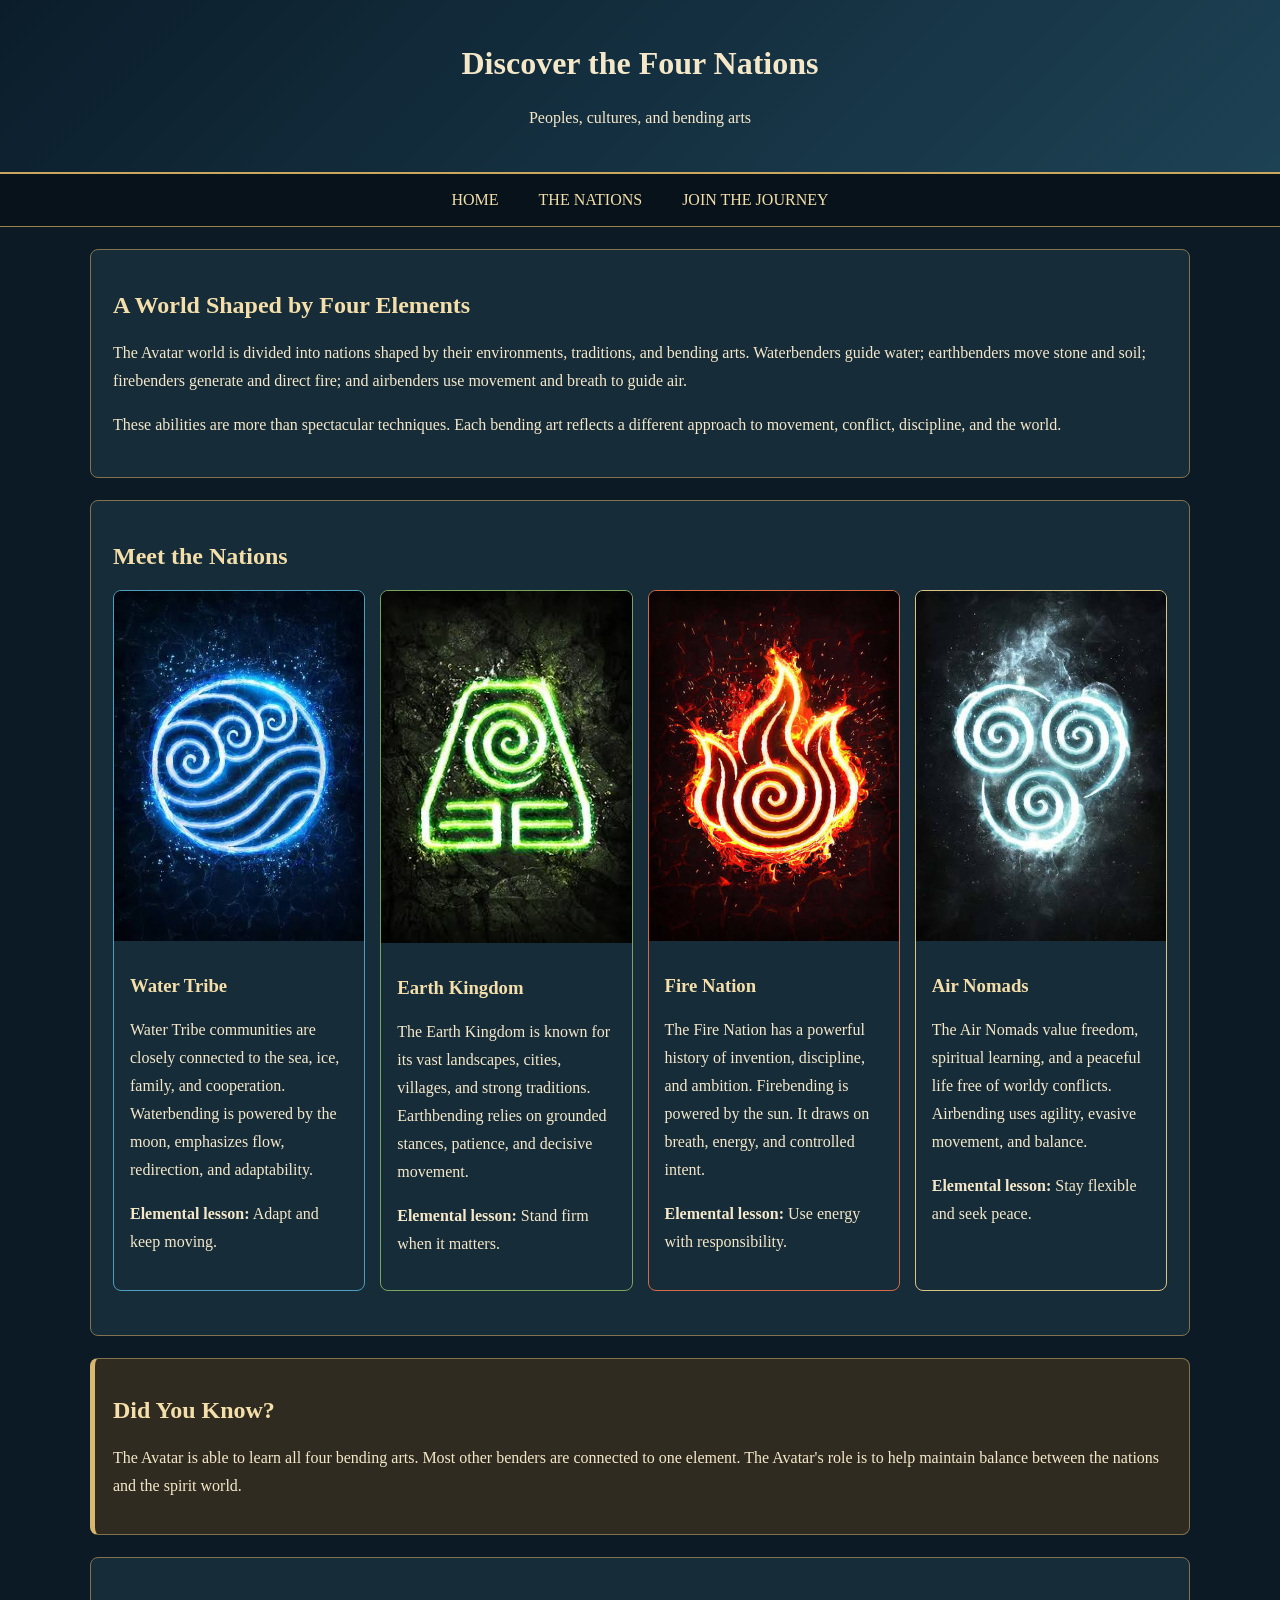
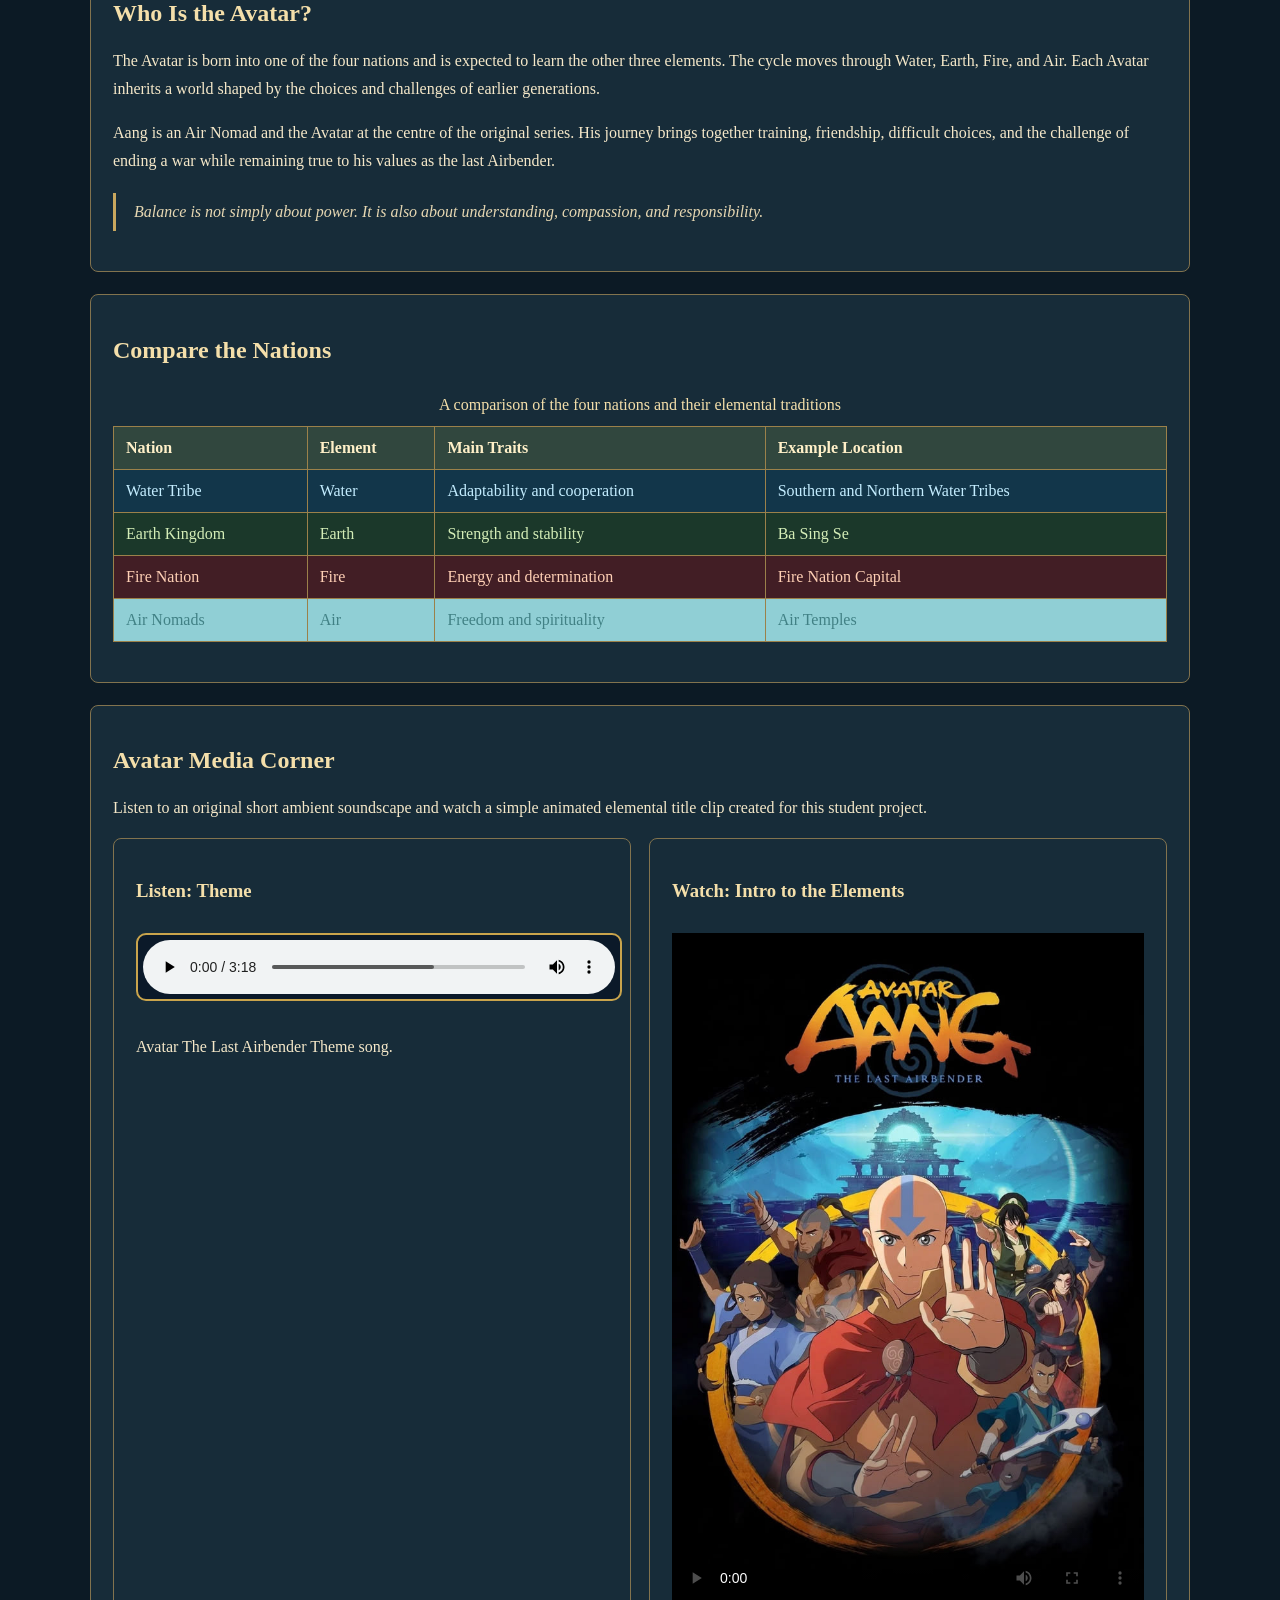
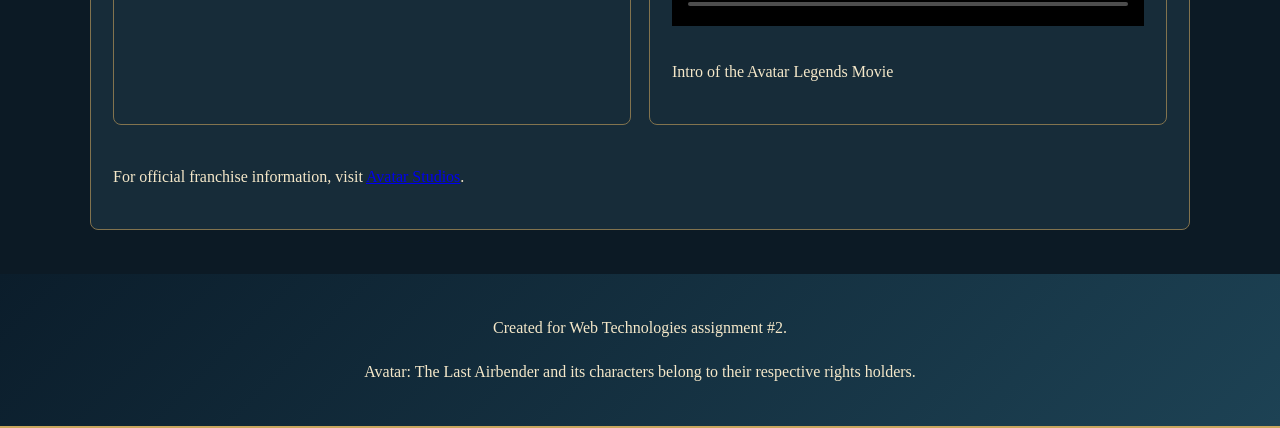
==== information.html @ 7b4ccb46 "first commit" ====
<!doctype html>
<html lang="en">
  <head>
    <meta charset="UTF-8" />
    <meta name="viewport" content="width=device-width, initial-scale=1.0" />
    <title>The Four Nations | Nation Guide</title>
    <style>
      /* Element selector */
      body {
        margin: 0;
        font-family: Georgia, serif;
        background: #0c1a25;
        color: #f5e8c9;
      }
      header,
      footer {
        background: linear-gradient(135deg, #0b1d2b, #1d4254);
        text-align: center;
        padding: 24px;
        border-bottom: 2px solid #c9a75e;
      }
      nav {
        background: #07121b;
        text-align: center;
        padding: 17px;
        border-bottom: 1px solid #9b814a;
      }
      nav a {
        color: #f4dfaa;
        margin: 12px 18px;
        text-decoration: none;
      }
      nav a:hover {
        color: #ffffff;
      }
      main {
        max-width: 1100px;
        margin: auto;
        padding: 22px;
      }
      h2,
      h3 {
        color: #f4dfaa;
      }
      p {
        line-height: 1.75;
      }
      article,
      section,
      aside {
        background: #172c39;
        padding: 22px;
        border: 1px solid #82734e;
        border-radius: 8px;
        margin-bottom: 22px;
      }
      img {
        max-width: 100%;
      }
      audio {
    width: 100%;
    background-color: #0b1929;
    border: 2px solid #c9a44c;
    border-radius: 10px;
    padding: 5px;
    }
      /* Class selector */
      .notice {
        background: #302b20;
        border-left: 5px solid #d9b86d;
        padding: 18px;
      }
      .nation-grid {
        display: grid;
        grid-template-columns: repeat(auto-fit, minmax(220px, 1fr));
        gap: 15px;
      }
      .nation-card {
        padding: 0;
        overflow: hidden;
      }
      .nation-card img {
        width: 100%;
        display: block;
      }
      .nation-card div {
        padding: 16px;
      }
      .water {
        border-color: #4c9fbe;
      }
      .earth {
        border-color: #79a65e;
      }
      .fire {
        border-color: #d66a45;
      }
      .air {
        border-color: #d9c57f;
      }
      .audio-player {
    background-color: #101f30;
    border: 1px solid #c9a44c;
    border-radius: 12px;
    padding: 15px;
    color: #f3d98b;
    max-width: 500px;
    }

.audio-player audio {
    width: 100%;
    }
      /* ID selector */
      #nation-table {
        width: 100%;
        border-collapse: collapse;
        margin: 18px 0;
        background: #102432;
      }
      #nation-table th,
      #nation-table td {
        border: 1px solid #9b814a;
        padding: 12px;
        text-align: left;
      }
      #nation-table th {
        background: #31473e;
        color: #fff0c8;
      }
      #nation-table tr:nth-child(even) {
        background: #1b3340;
      }

      /* Colors for each element's table row */
      #nation-table tbody tr.water-row {
        background: #12364a;
        color: #c4edff;
      }

      #nation-table tbody tr.earth-row {
        background: #1b382a;
        color: #d4edb7;
      }

      #nation-table tbody tr.fire-row {
        background: #421e25;
        color: #ffd0b5;
      }

      #nation-table tbody tr.air-row {
        background: #90cfd5;
        color: #418185;
      }

      /* Highlight a row when the mouse hovers over it */
      #nation-table tbody tr:hover {
        filter: brightness(1.15);
      }

      /* Attribute selector */
      a[target="_blank"] {
        color: #f4dfaa;
        font-weight: bold;
      }
      .media-grid {
        display: grid;
        grid-template-columns: repeat(auto-fit, minmax(280px, 1fr));
        gap: 18px;
      }
      audio,
      video {
        width: 100%;
        margin: 12px 0;
      }
      blockquote {
        border-left: 3px solid #c9a75e;
        margin: 18px 0;
        padding: 10px 18px;
        color: #e6d7b2;
        font-style: italic;
      }
      @media (max-width: 600px) {
        nav a {
          display: inline-block;
          margin: 8px;
        }
        main {
          padding: 12px;
        }
        article,
        section,
        aside {
          padding: 15px;
        }
      }
    </style>
  </head>
  <body>
    <!-- Page header -->
    <header>
      <h1>Discover the Four Nations</h1>
      <p>Peoples, cultures, and bending arts</p>
    </header>

    <!-- Navigation -->
    <nav>
      <a href="index.html">HOME</a>
      <a href="information.html">THE NATIONS</a>
      <a href="registration.html">JOIN THE JOURNEY</a>
    </nav>

    <main>
      <!-- Page introduction -->
      <article>
        <h2>A World Shaped by Four Elements</h2>
        <p>
          The Avatar world is divided into nations shaped by their environments,
          traditions, and bending arts. Waterbenders guide water; earthbenders
          move stone and soil; firebenders generate and direct fire; and
          airbenders use movement and breath to guide air.
        </p>
        <p>
          These abilities are more than spectacular techniques. Each bending art
          reflects a different approach to movement, conflict, discipline, and
          the world.
        </p>
      </article>

      <!-- Four nation cards -->
      <section>
        <h2>Meet the Nations</h2>
        <div class="nation-grid">
          <article class="nation-card water">
            <img
              src="images/Water.jpg"
              alt="Elemental Symbol of the Water Tribe"
            />
            <div>
              <h3>Water Tribe</h3>
              <p>
                Water Tribe communities are closely connected to the sea, ice,
                family, and cooperation. Waterbending is powered by the moon,
                emphasizes flow, redirection, and adaptability.
              </p>
              <p><strong>Elemental lesson:</strong> Adapt and keep moving.</p>
            </div>
          </article>
          <article class="nation-card earth">
            <img
              src="images/Earth.jpg"
              alt="Elemental Symbol of the Earth Kingdom"
            />
            <div>
              <h3>Earth Kingdom</h3>
              <p>
                The Earth Kingdom is known for its vast landscapes, cities,
                villages, and strong traditions. Earthbending relies on grounded
                stances, patience, and decisive movement.
              </p>
              <p>
                <strong>Elemental lesson:</strong> Stand firm when it matters.
              </p>
            </div>
          </article>
          <article class="nation-card fire">
            <img
              src="images/Fire.jpg"
              alt="Elemental Symbol of the Fire Nation"
            />
            <div>
              <h3>Fire Nation</h3>
              <p>
                The Fire Nation has a powerful history of invention, discipline,
                and ambition. Firebending is powered by the sun. It draws on
                breath, energy, and controlled intent.
              </p>
              <p>
                <strong>Elemental lesson:</strong> Use energy with
                responsibility.
              </p>
            </div>
          </article>
          <article class="nation-card air">
            <img
              src="images/Air.jpg"
              alt="Elemental Symbol of the Air Nomads"
            />
            <div>
              <h3>Air Nomads</h3>
              <p>
                The Air Nomads value freedom, spiritual learning, and a peaceful
                life free of worldy conflicts. Airbending uses agility, evasive
                movement, and balance.
              </p>
              <p>
                <strong>Elemental lesson:</strong> Stay flexible and seek peace.
              </p>
            </div>
          </article>
        </div>
      </section>

      <!-- Aside fact -->
      <aside class="notice">
        <h2>Did You Know?</h2>
        <p>
          The Avatar is able to learn all four bending arts. Most other benders
          are connected to one element. The Avatar's role is to help maintain
          balance between the nations and the spirit world.
        </p>
      </aside>

      <!-- Avatar article -->
      <article>
        <h2>Who Is the Avatar?</h2>
        <p>
          The Avatar is born into one of the four nations and is expected to
          learn the other three elements. The cycle moves through Water, Earth,
          Fire, and Air. Each Avatar inherits a world shaped by the choices and
          challenges of earlier generations.
        </p>
        <p>
          Aang is an Air Nomad and the Avatar at the centre of the original
          series. His journey brings together training, friendship, difficult
          choices, and the challenge of ending a war while remaining true to his
          values as the last Airbender.
        </p>
        <blockquote>
          Balance is not simply about power. It is also about understanding,
          compassion, and responsibility.
        </blockquote>
      </article>

      <!-- Required table -->
      <section>
        <h2>Compare the Nations</h2>
        <table id="nation-table">
          <caption style="padding: 12px; color: #f4dfaa">
            A comparison of the four nations and their elemental traditions
          </caption>
          <thead>
            <tr>
              <th>Nation</th>
              <th>Element</th>
              <th>Main Traits</th>
              <th>Example Location</th>
            </tr>
          </thead>
          <tbody>
            
<tr class="water-row">
    <td>Water Tribe</td>
    <td>Water</td>
    <td>Adaptability and cooperation</td>
    <td>Southern and Northern Water Tribes</td>
</tr>
<tr class="earth-row">
    <td>Earth Kingdom</td>
    <td>Earth</td>
    <td>Strength and stability</td>
    <td>Ba Sing Se</td>
</tr>
<tr class="fire-row">
    <td>Fire Nation</td>
    <td>Fire</td>
    <td>Energy and determination</td>
    <td>Fire Nation Capital</td>
</tr>
<tr class="air-row">
    <td>Air Nomads</td>
    <td>Air</td>
    <td>Freedom and spirituality</td>
    <td>Air Temples</td>
</tr>

          </tbody>
        </table>
      </section>

      <!-- Multimedia: original local media files are included in this project -->
      <section>
        <h2>Avatar Media Corner</h2>
        <p>
          Listen to an original short ambient soundscape and watch a simple
          animated elemental title clip created for this student project.
        </p>
        <div class="media-grid">
          <article>
            <h3>Listen: Theme</h3>
            <audio controls>
              <source src="media/Theme song.mp3" type="audio/mp3" />
              Your browser cannot play this audio file.
            </audio>
            <p>Avatar The Last Airbender Theme song.</p>
          </article>
          
          <article>
            <h3>Watch: Intro to the Elements</h3>
            <video controls poster="images/Avatar.jpg">
              <source src="media/Intro.mp4" type="video/mp4" />
              Your browser cannot play this video. Please use a modern browser.
            </video>
            <p>Intro of the Avatar Legends Movie</p>
          </article>
        </div>
        <p>
          For official franchise information, visit
          <a href="https://www.avatarstudiosofficial.com/">Avatar Studios</a>.
        </p>
      </section>
    </main>

    <!-- Footer -->
    <footer>
      <p>Created for Web Technologies assignment #2.</p>
      <p>
        Avatar: The Last Airbender and its characters belong to their respective
        rights holders.
      </p>
    </footer>
  </body>
</html>
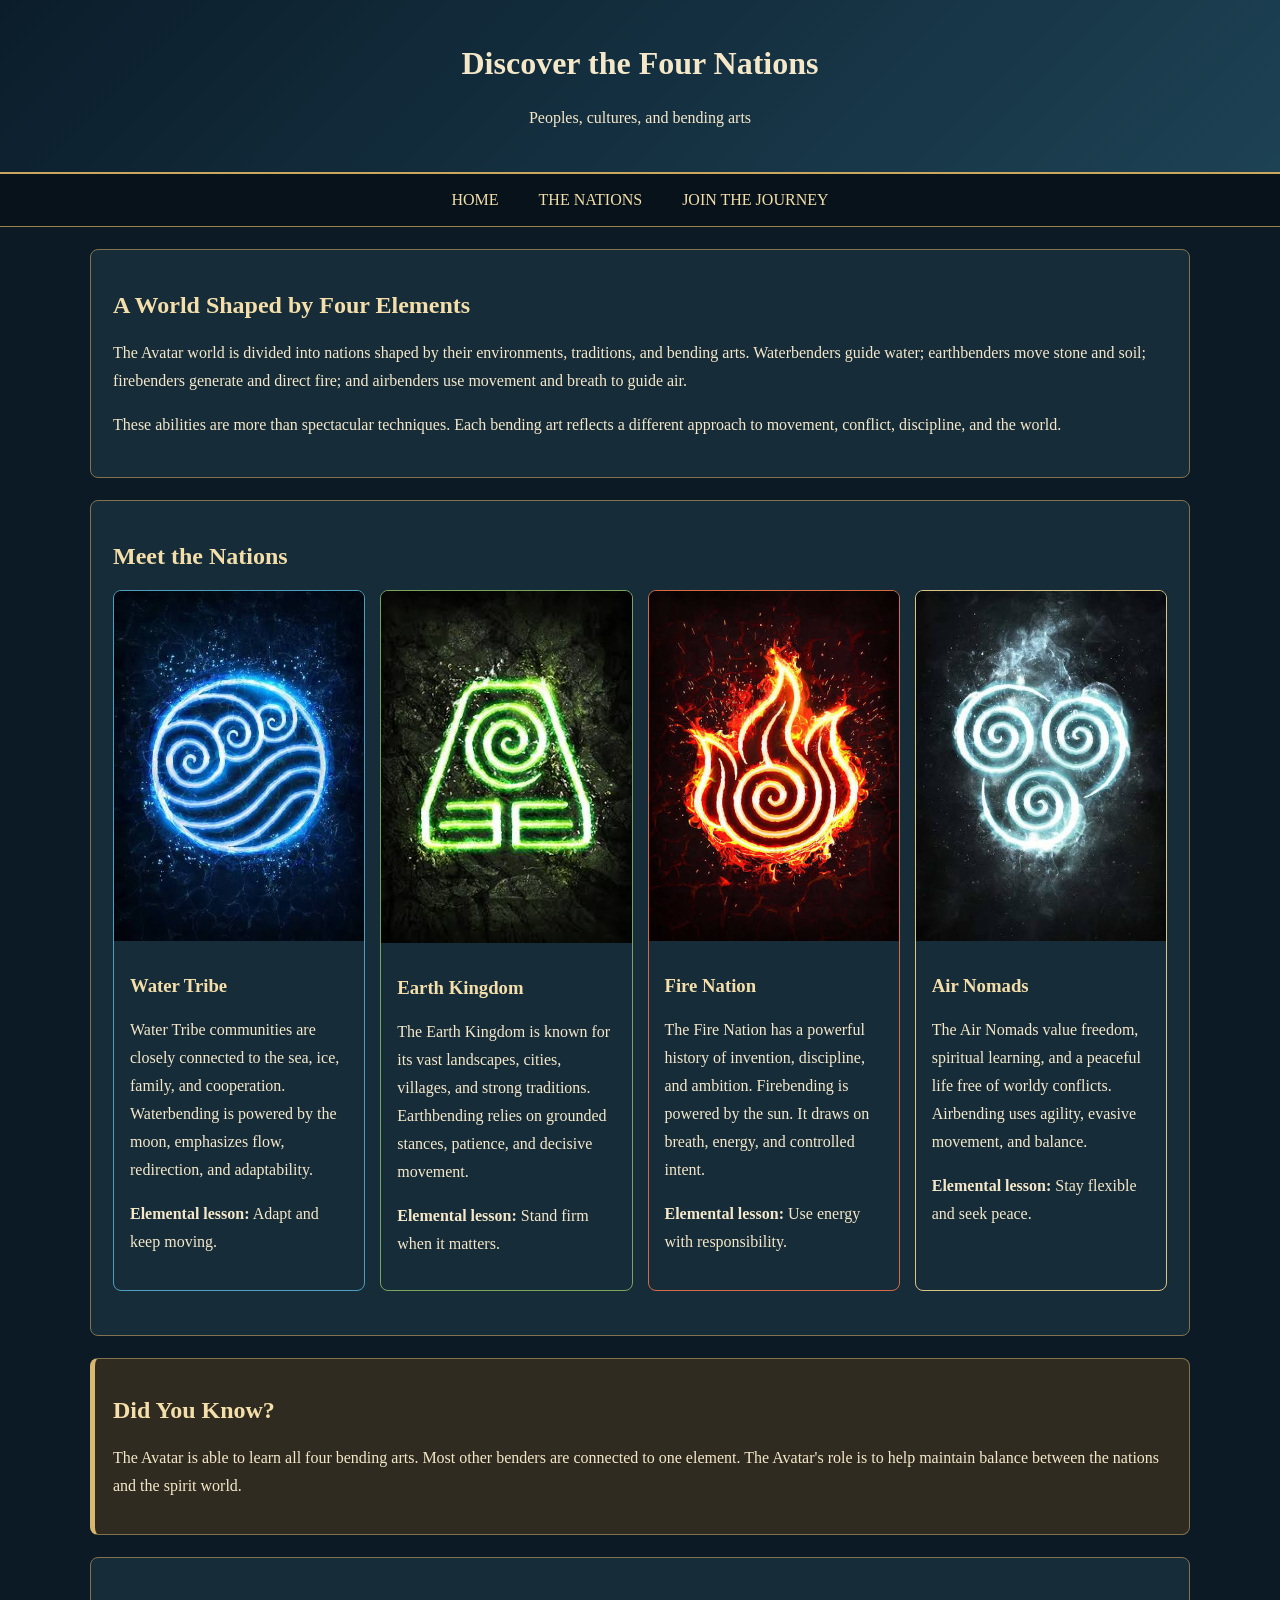
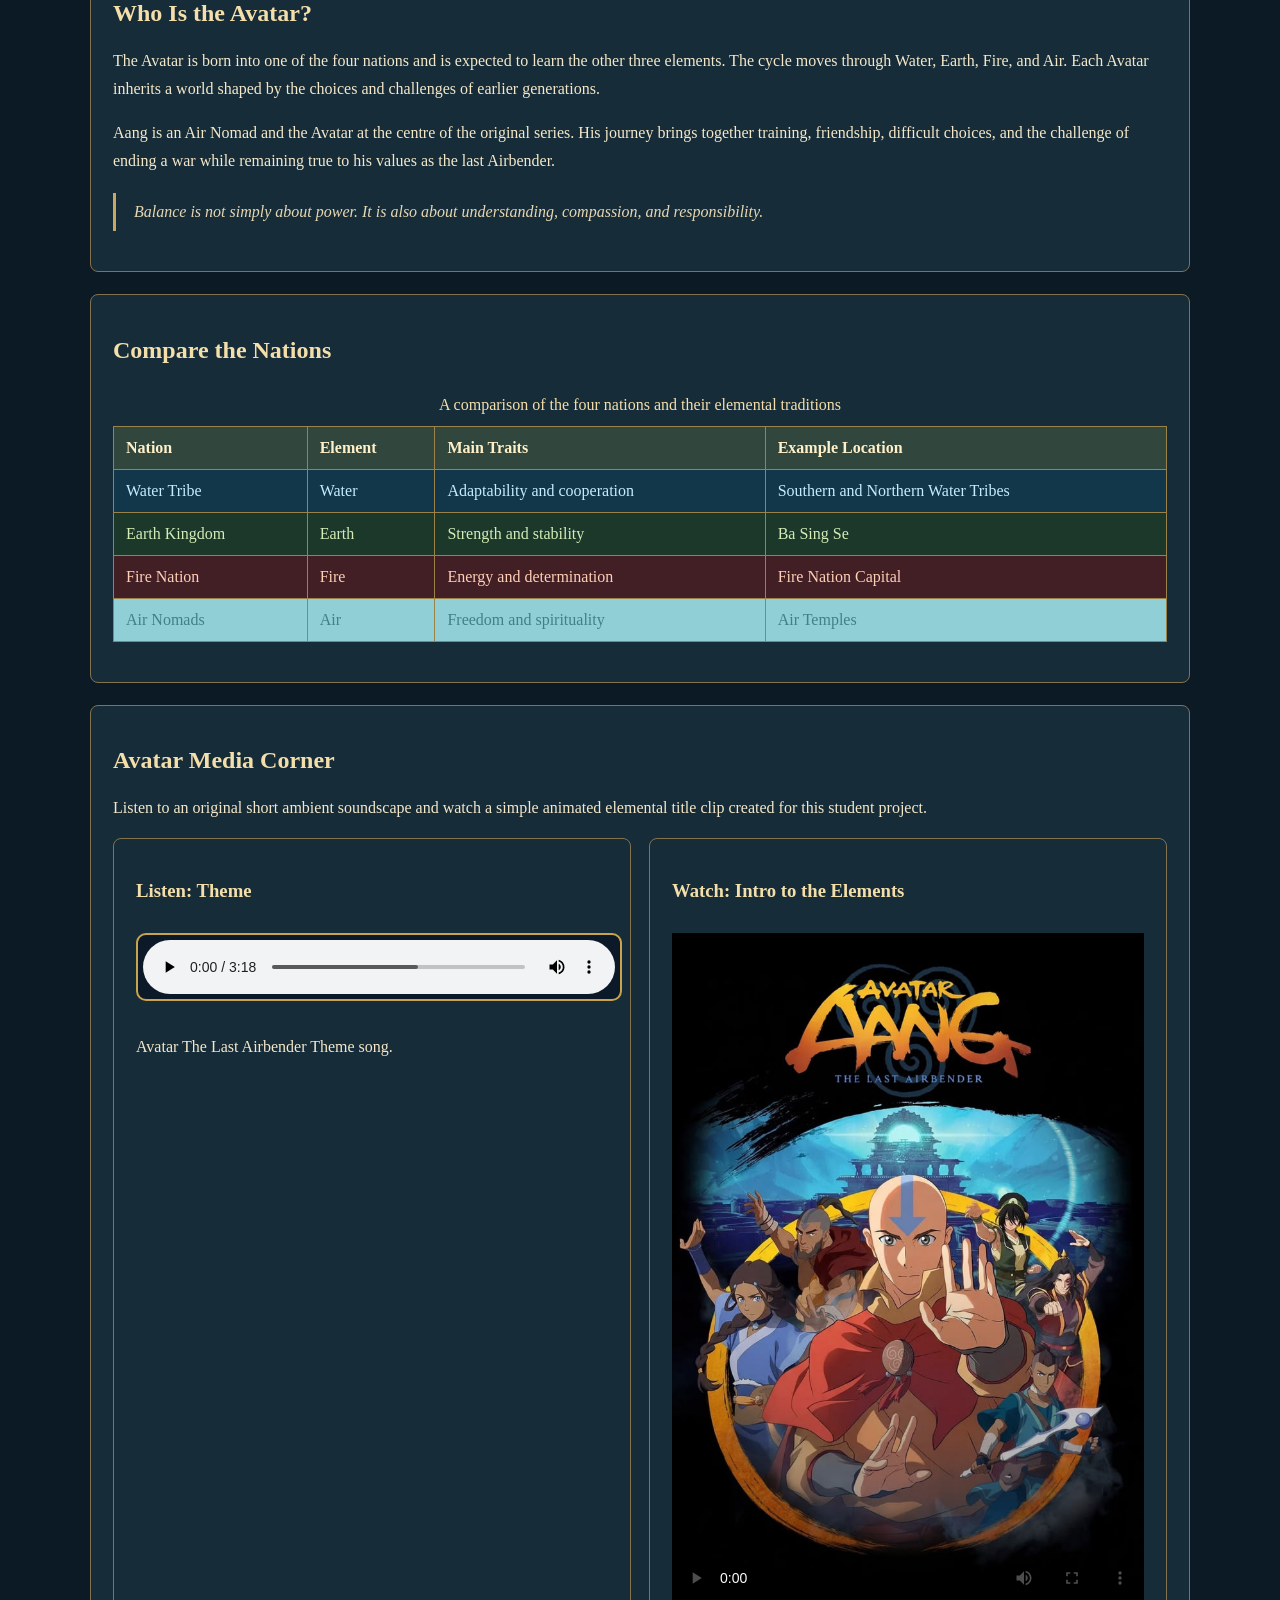
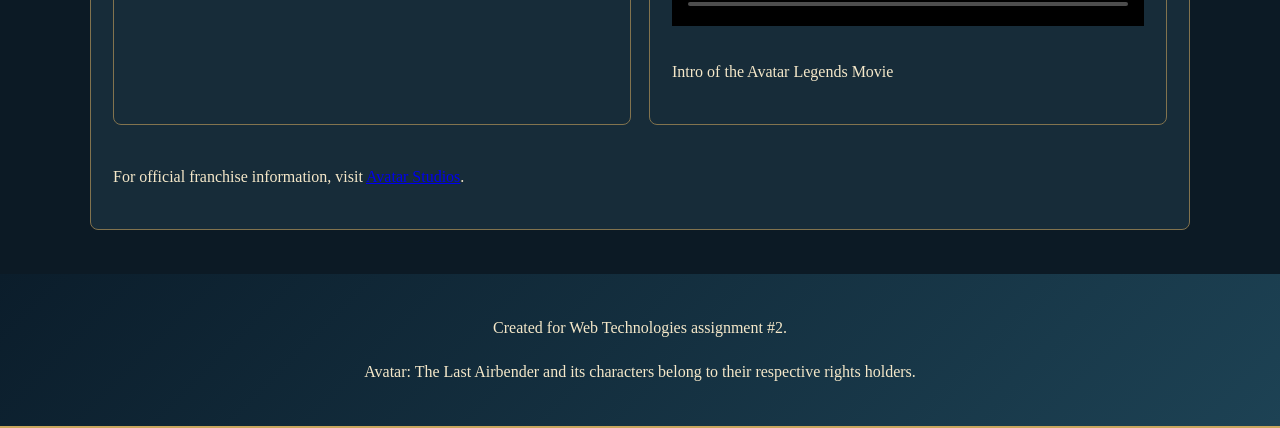
==== commit c457ffa6: "Separated media into audio and video" ====
--- a/information.html
+++ b/information.html
@@ -388,7 +388,7 @@
           <article>
             <h3>Listen: Theme</h3>
             <audio controls>
-              <source src="media/Theme song.mp3" type="audio/mp3" />
+              <source src="Audio/Theme song.mp3" type="audio/mp3" />
               Your browser cannot play this audio file.
             </audio>
             <p>Avatar The Last Airbender Theme song.</p>
@@ -397,7 +397,7 @@
           <article>
             <h3>Watch: Intro to the Elements</h3>
             <video controls poster="images/Avatar.jpg">
-              <source src="media/Intro.mp4" type="video/mp4" />
+              <source src="video/Intro.mp4" type="video/mp4" />
               Your browser cannot play this video. Please use a modern browser.
             </video>
             <p>Intro of the Avatar Legends Movie</p>
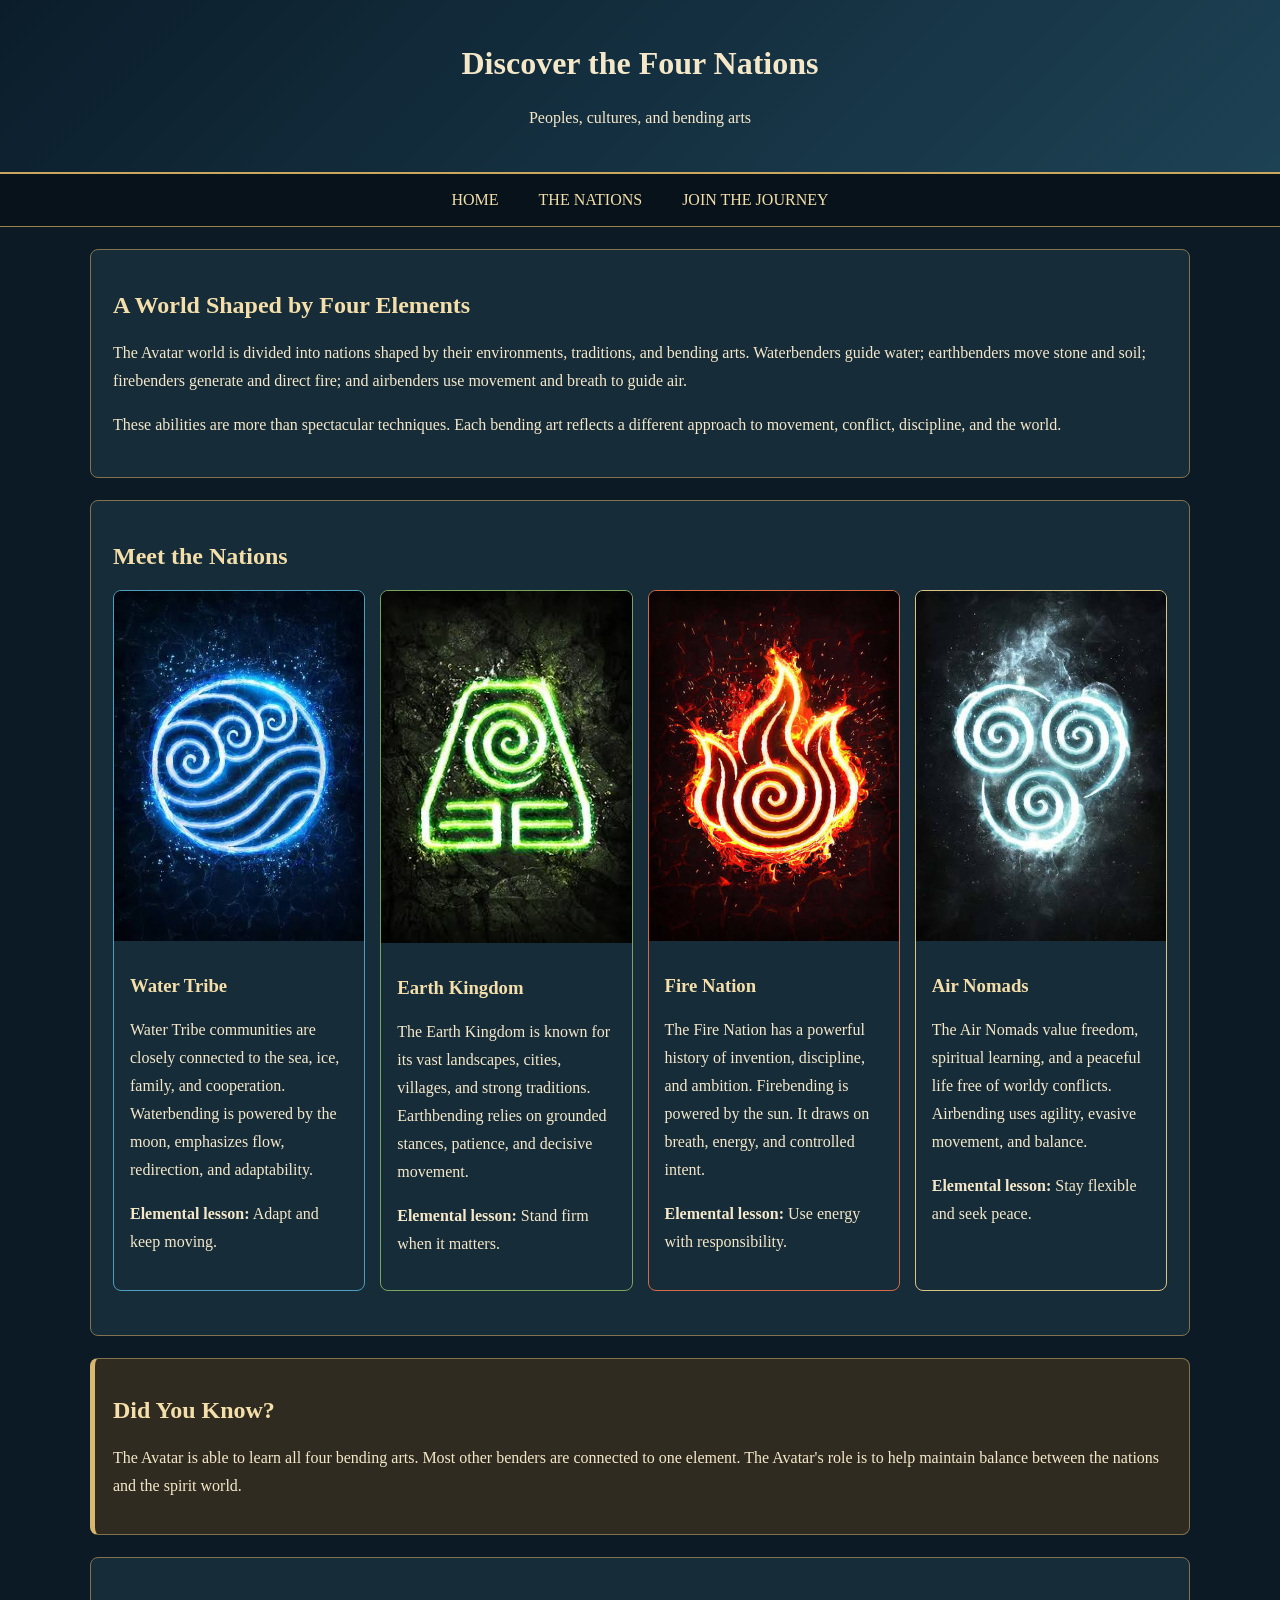
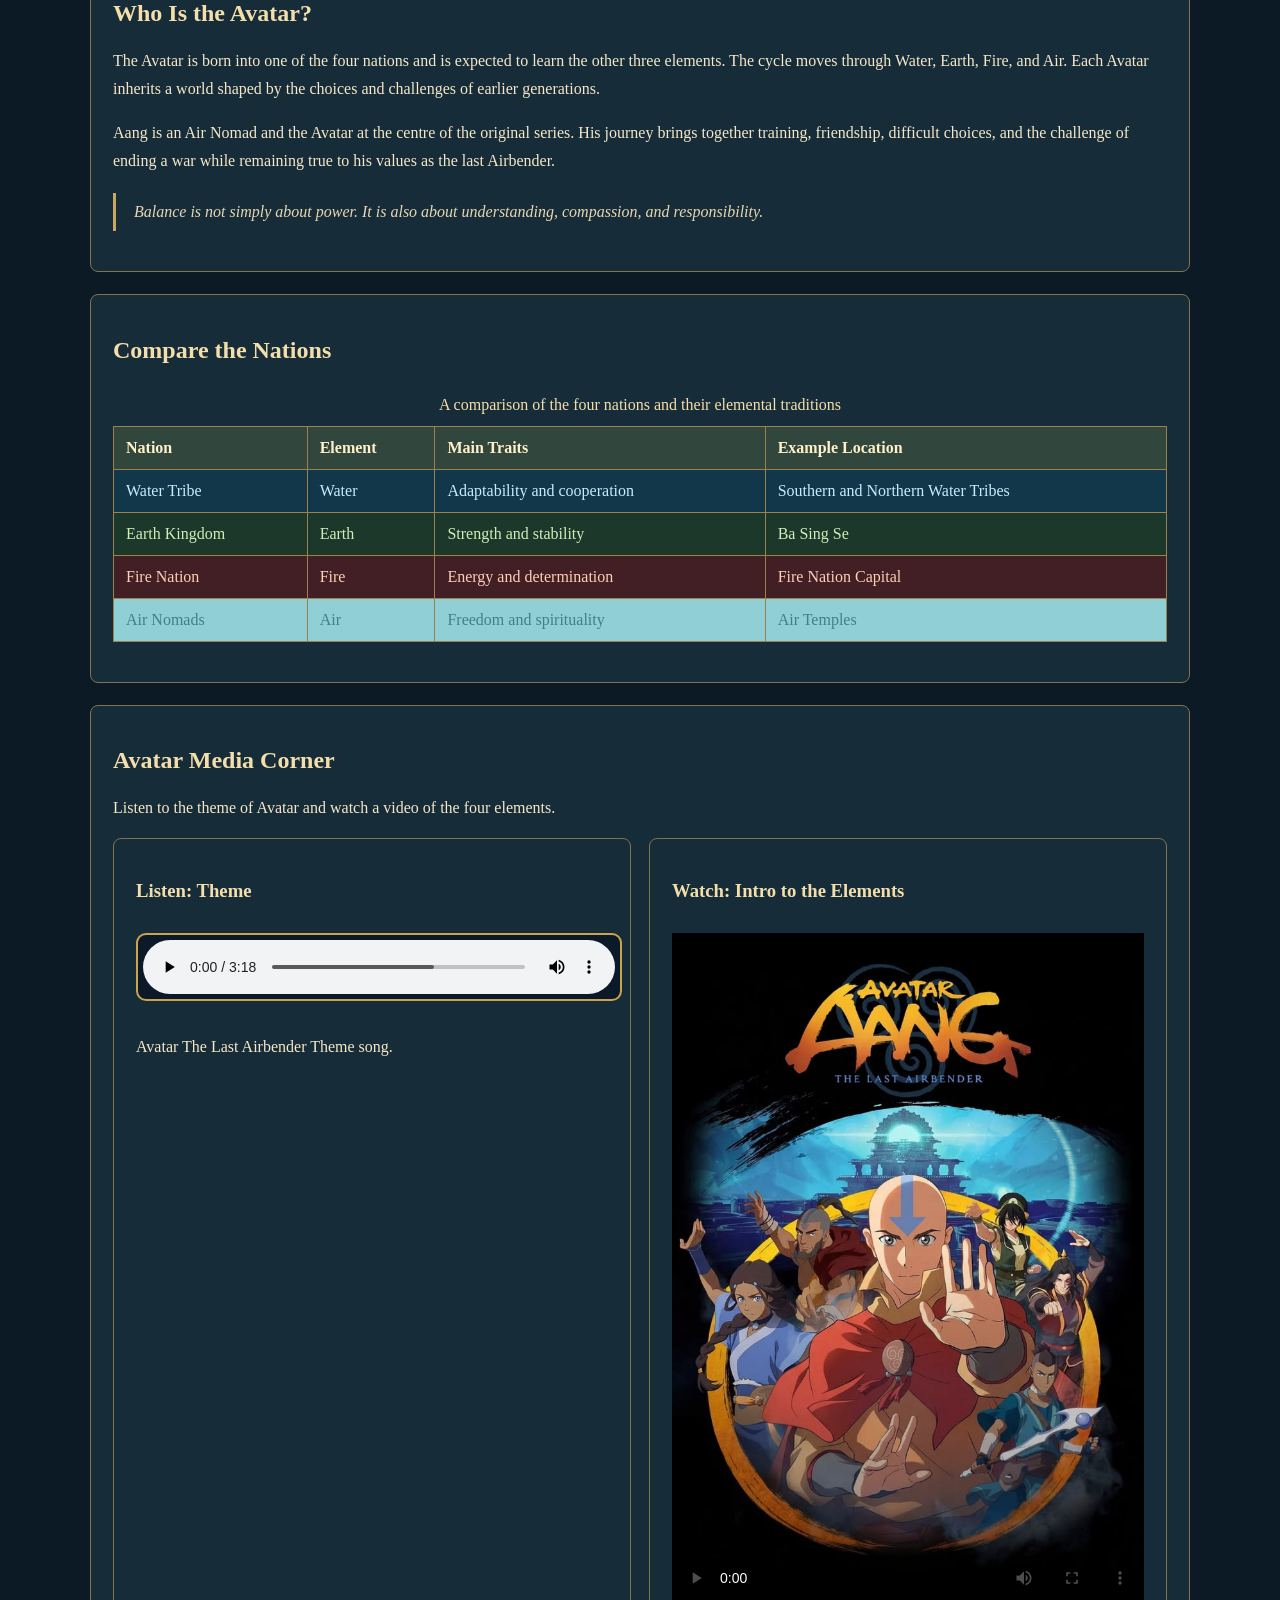
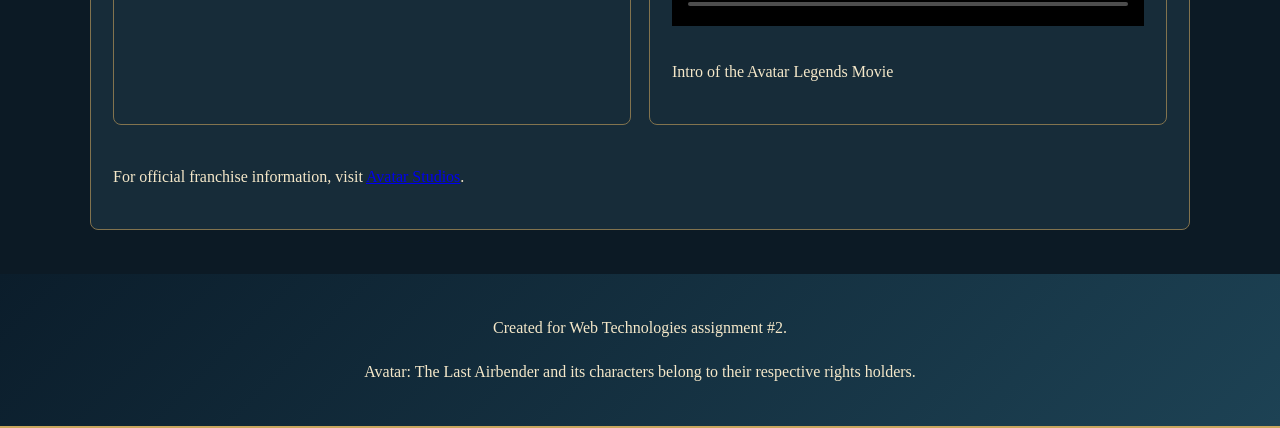
==== commit 012ea515: "Text changes" ====
--- a/information.html
+++ b/information.html
@@ -381,8 +381,7 @@
       <section>
         <h2>Avatar Media Corner</h2>
         <p>
-          Listen to an original short ambient soundscape and watch a simple
-          animated elemental title clip created for this student project.
+          Listen to the theme of Avatar and watch a video of the four elements.
         </p>
         <div class="media-grid">
           <article>
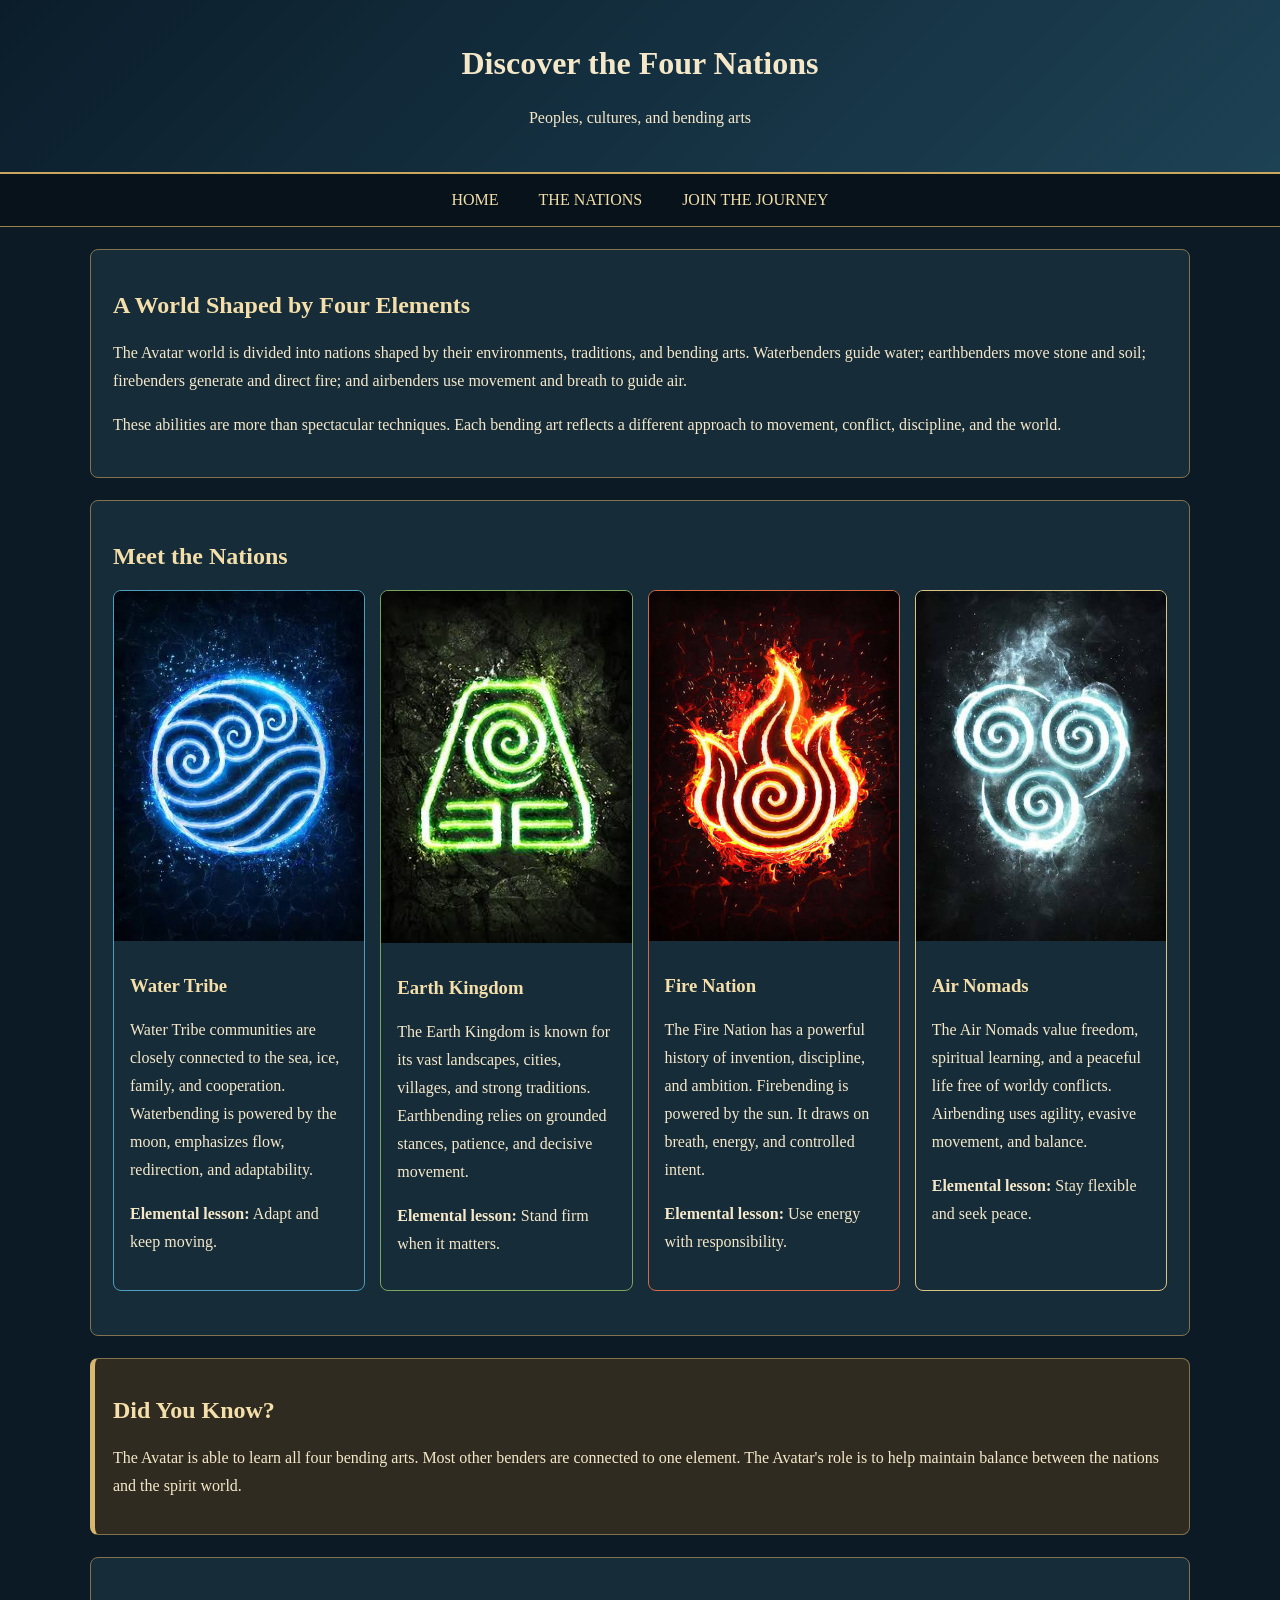
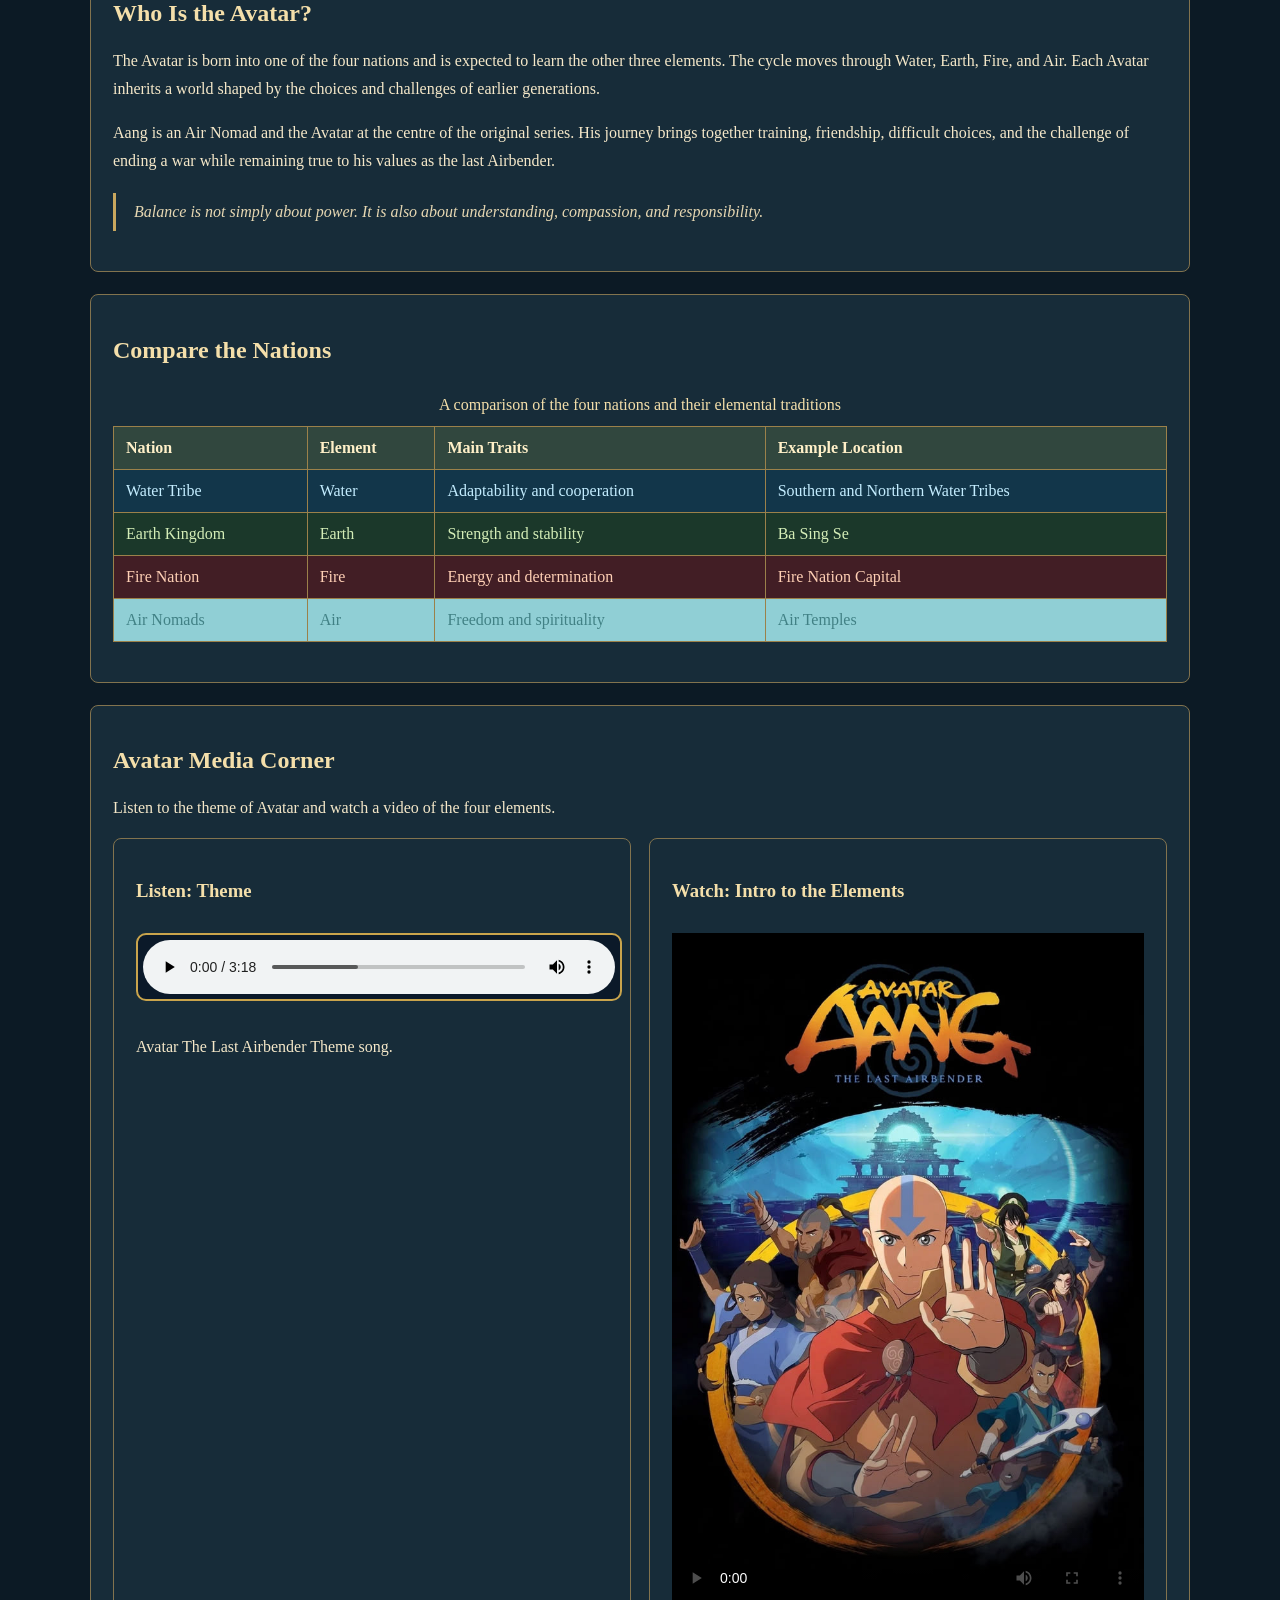
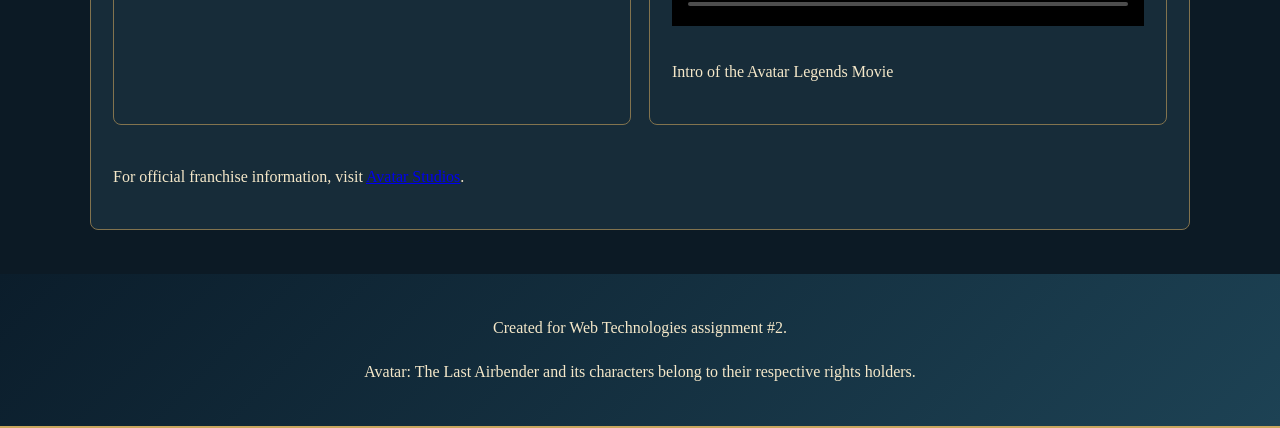
==== commit 1ab2293a: "Checked and fixed w3c Error" ====
--- a/information.html
+++ b/information.html
@@ -387,7 +387,7 @@
           <article>
             <h3>Listen: Theme</h3>
             <audio controls>
-              <source src="Audio/Theme song.mp3" type="audio/mp3" />
+              <source src="Audio/Theme_song.mp3" type="audio/mp3" />
               Your browser cannot play this audio file.
             </audio>
             <p>Avatar The Last Airbender Theme song.</p>
